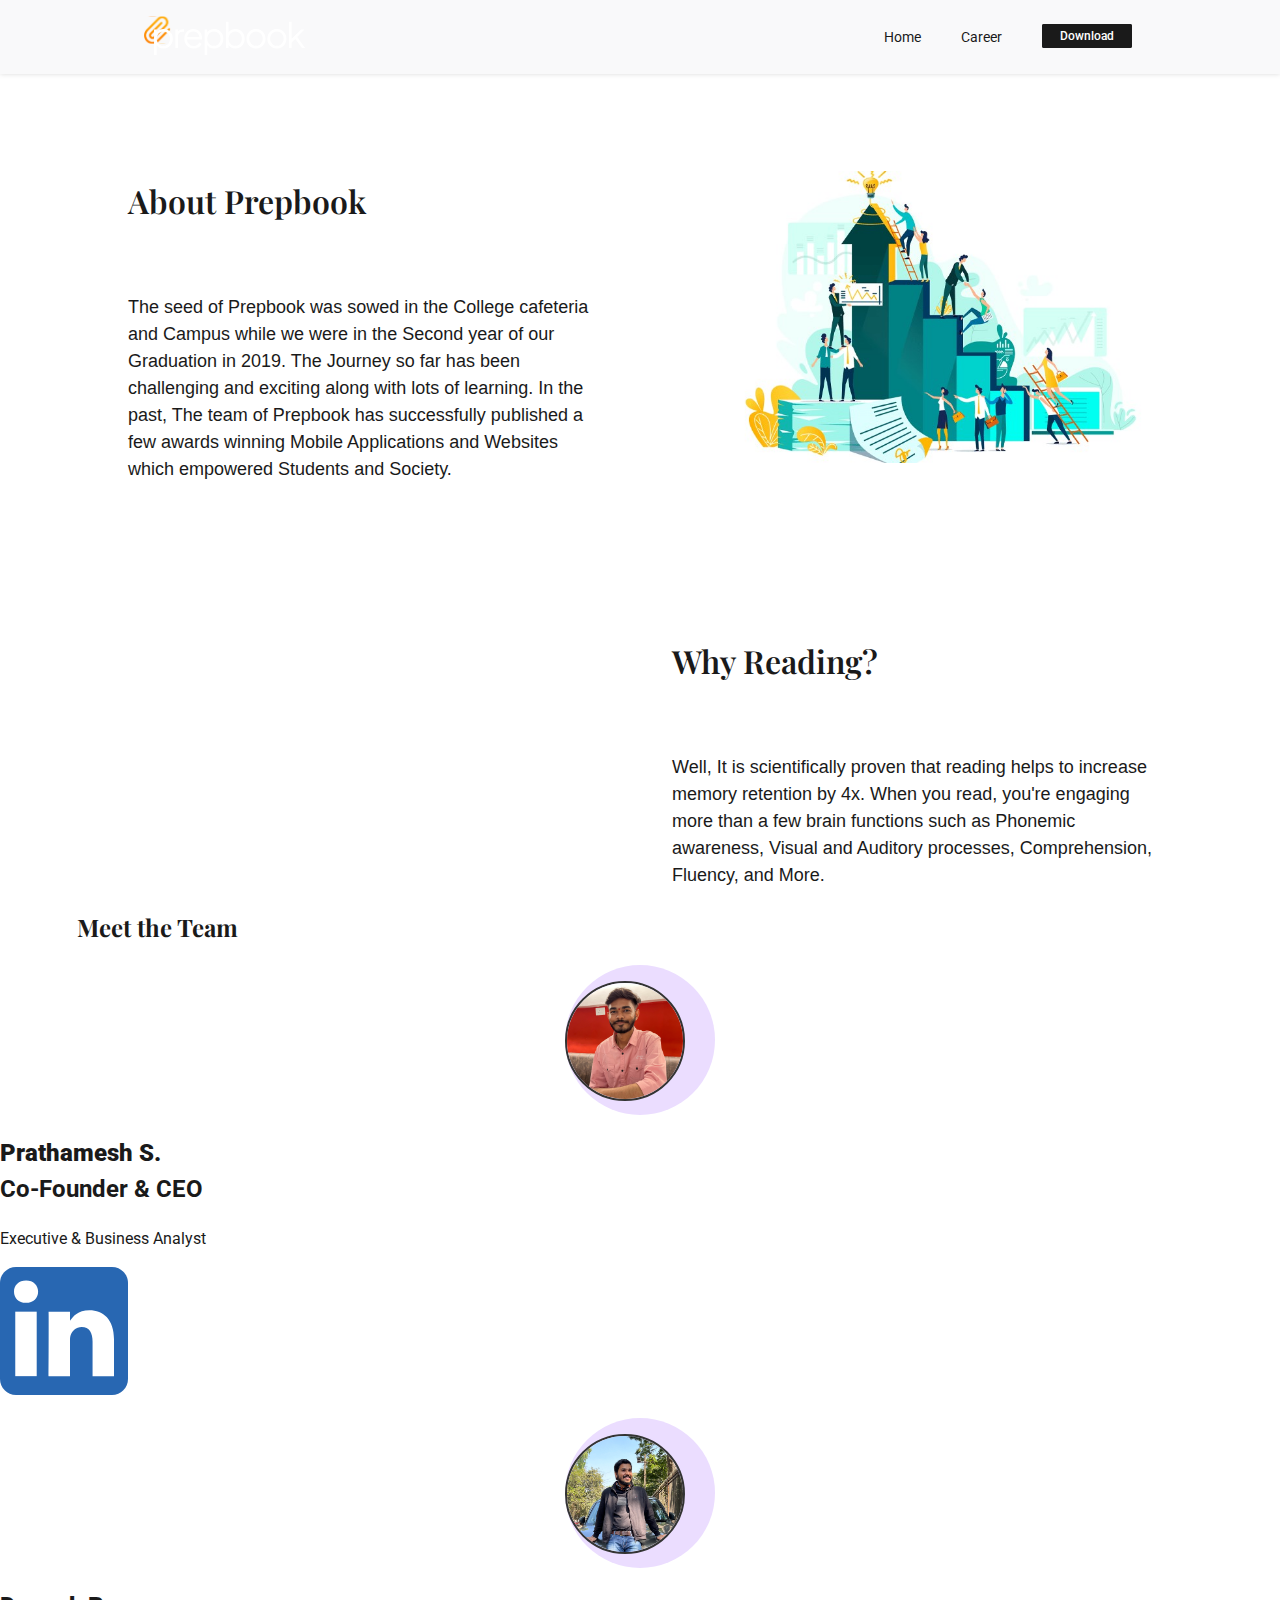
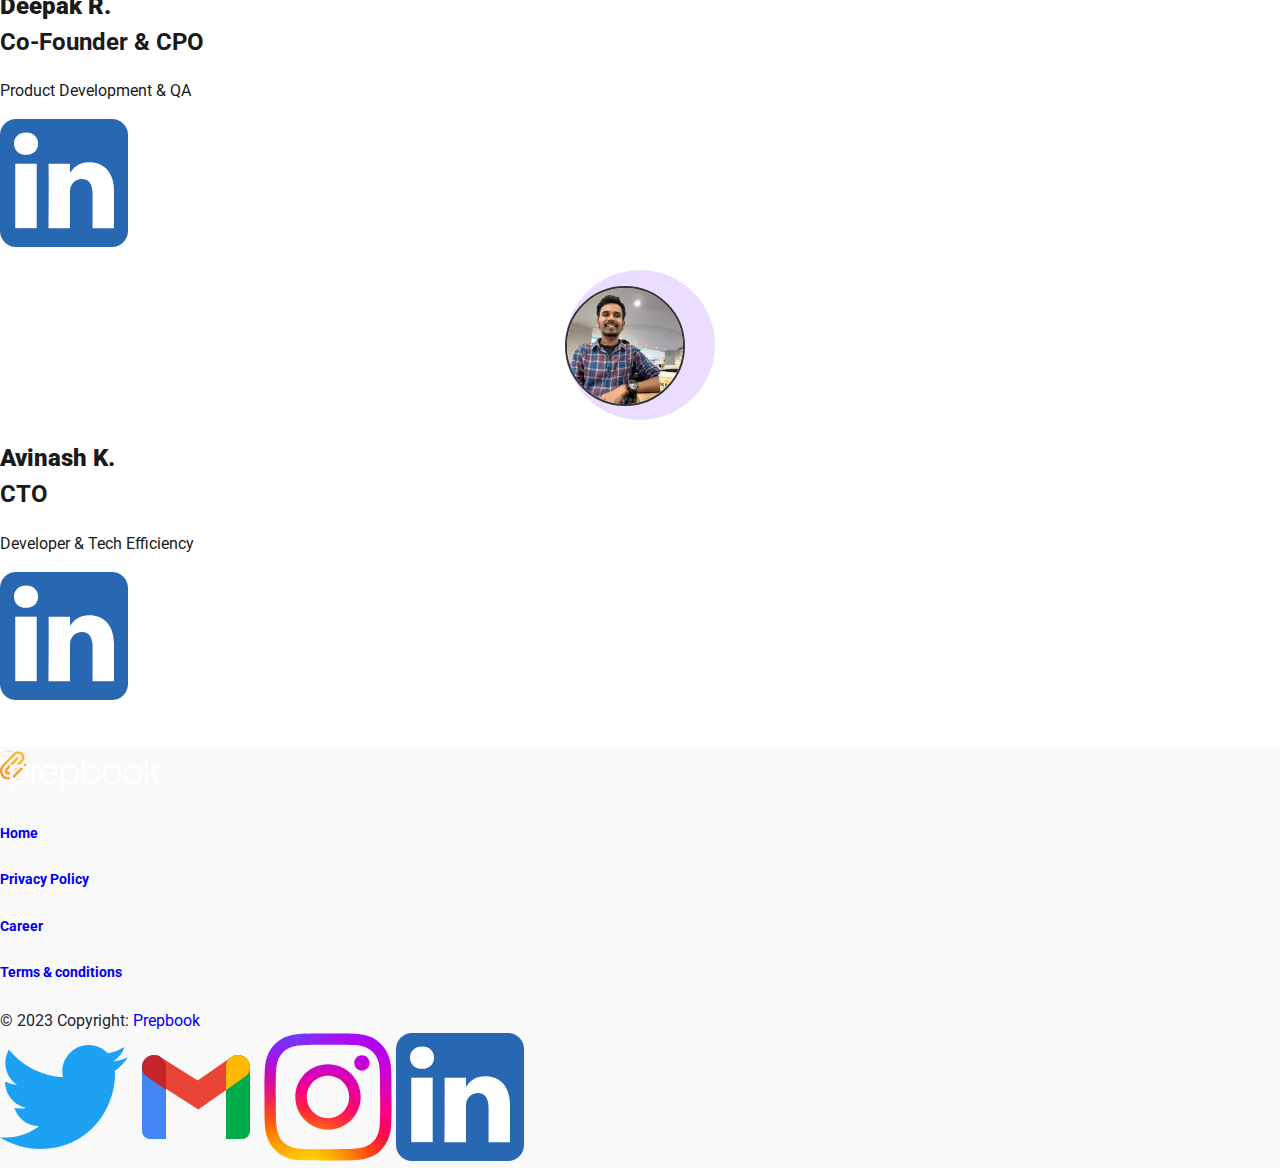
==== about.html @ 9daadd23 "Updated new changes" ====
<!-- 
Prepbook - 2023 ABOUT US
Developed By-
TANMAY : https://www.linkedin.com/in/tanmaybarvi/
TANVI : https://www.linkedin.com/in/tanvinaik30
 -->

<!DOCTYPE html>
<html lang="en">
  <head>
    <meta charset="utf-8">
    <meta name="viewport" content="width=device-width, initial-scale=1">
    <meta http-equiv="x-ua-compatible" content="ie=edge"/>
    <meta name="HandheldFriendly" content="true"/> 
    <meta name="author" content="prepbook" />
    <meta name="description" content="Top-grossing app in UPSC category"/>
    <meta name="keywords" content="UpscMpsc , UPSC, MPSC , upsctimes-app, PrepBook , news , notes, CSE, IAS , current affairs, GK" />
    <meta name="robots" content="index, follow" />

    <title>Prepbook | About</title>

    <!-- Updated logos -->
      <!-- Fav icon -->
      <link rel="apple-touch-icon" sizes="180x180" href="imgs/icons/apple-touch-icon.png">
      <link rel="icon" type="image/png" sizes="32x32" href="imgs/icons/favicon-32x32.png">
      <link rel="icon" type="image/png" sizes="16x16" href="imgs/icons/favicon-16x16.png">
      <link rel="icon" type="image/png" sizes="192x192" href="imgs/icons/android-chrome-192x192.png">
      <link rel="icon" type="image/png" sizes="512x512" href="imgs/icons/android-chrome-512x512.png">
      <link rel="icon" type="image/x-icon" href="imgs/icons/favicon.ico">
      <link rel="manifest" href="favicon_io/site.webmanifest">

    <!-- CSS  -->
    <link rel="stylesheet" href="index.css">
    <!-- Bootstrap css -->
    <link href="https://cdn.jsdelivr.net/npm/bootstrap@5.3.0-alpha1/dist/css/bootstrap.min.css" rel="stylesheet" integrity="sha384-GLhlTQ8iRABdZLl6O3oVMWSktQOp6b7In1Zl3/Jr59b6EGGoI1aFkw7cmDA6j6gD" crossorigin="anonymous">

  </head>
  <body>
  <div class="desktop">
    <!-- ------------------------------------------------------ HEADER -> NAV ------------------------------------------------- -->
    <header class="prepbook-header platform">
      <nav class="platform-header">
        <a class="prep-logo" href="#">
          <!-- TOP LOGO -->
          <!-- Updated LOGO -->
          <img style="border: 0;" width="180px" src="./imgs/newImages/Mainlogo_svg.svg"
            alt="prepbook logo">        </a>
        <div class="header-navigation" aria-label="Page navigation">
          <ul class="header-navigation-list links">
            <li class="header-navigation-list-item"><a class="header-navigation-list-item-link" href="index.html">Home</a></li>
            <li class="header-navigation-list-item"><a class="header-navigation-list-item-link"
              href="career.html">Career</a></li>
            <li class="header-navigation-list-item"><a class="header-navigation-list-item-link get-in-black"
                href="https://play.google.com/store/apps/details?id=com.UpscMpsc.dev.timetoday">Download</a></li>
          </ul>
        </div>
      </nav>
    </header>

    <!--  ----------------------------------------------- MAIN CONTAINER --------------------------------------------------------- -->
    <main class="main-container">

      <!-- main div -->
      <div class="prepbook-homepage prep-t-content-xl">


          <!-- > -------------------- SECTION 1 - ABOUT--------------------------- -->

          <section style="margin-top: 6%;" class="prep-c-split prep-l-split-center-on-sm-md">

              <div class="prep-c-split-container">
        
                  <div class="prep-c-split-body">
        
                      <h2 class="sub-section-heading main-title">About Prepbook 
                      </h2> <br>
                      <p class="section-lede">
                        The seed of Prepbook was sowed in the College cafeteria and Campus
                        while we were in the Second year of our Graduation in 2019. The
                        Journey so far has been challenging and exciting along with lots of
                        learning. In the past, The team of Prepbook has successfully
                        published a few awards winning Mobile Applications and Websites
                        which empowered Students and Society.
                      </p>
        
                  </div>
        
        
                  <div class="prep-c-split-media prep-l-split-h-center">
                      <img width="600px"  src="imgs/About.jpg" class="prep-c-split-media-asset" alt="About image">
                  </div>
        
        
              </div>
        
          </section>

          <!-- > -------------------- SECTION 2--------------------------- -->
          <section  style="margin-top: 10%;" class="prep-c-split prep-l-split-center-on-sm-md prep-l-split-reversed">
        
              <div class="prep-c-split-container">
        
                  <div class="prep-c-split-body">
        
                      <h2 class="sub-section-heading main-title">Why Reading?
                          </h2> <br>
                      <p class="section-lede">
                        Well, It is scientifically proven that reading helps to increase
                        memory retention by  4x. When you read, you're engaging more than a
                        few brain functions such as Phonemic awareness, Visual and Auditory
                        processes, Comprehension, Fluency, and More.
                      </p>
        
                  </div>
        
        
                  <div class="prep-c-split-media prep-l-split-h-center">
                      <img width="500px" src="https://cdn.dribbble.com/users/2221077/screenshots/13965837/03_girl_read_book_and_drink_coffee_4x.jpg" alt="" class="prep-c-split-media-asset">
          
                  </div>
        
        
              </div>
        
          </section>
      
          <!-- > -------------------- Team Profile section -------------------- -->

          <div  class=" px-4 py-5 mt-4 " id="featured-3">

            <div style="margin-left: 6%;" class="feature col w-50 px-4 py-4">
              <h2 class="main-title" >Meet the Team</h2>
            </div>
  
            <div  class="row justify-content-center mt-2 text-center ">
            
              <!-- CEO -->
              <div  class="col-lg-3 col-md-3 mt-3">

                <div class="relative">
                  <div  class="absolute">
                      <img width="120px" height="120px" src="./imgs/prathamesh_prep.jpg" alt="Co-Founder & CEO">
                  </div>
                </div>

                <h2 class="fs-5 mt-4"> <strong> Prathamesh S.</strong> <br>Co-Founder & CEO </h2>
                <p>Executive & Business Analyst</p>
                <p>
                  <a href="https://www.linkedin.com/in/prathamesh-sonawane-998117214/
                  " class="">
                  <img style="cursor: pointer;" width="10%" class="rounded"
                  src="./imgs/icons/5296501_linkedin_network_linkedin logo_icon.svg" alt="linkedin">
                        </a>

                </p>
              </div>

              <!-- CPO -->
              <div class="col-lg-3 col-md-3 mt-3">
                <div class="relative">
                  <div class="absolute">
                      <img width="120px" height="120px" src="./imgs/deepak_prep.jpg" alt="Co-Founder & CPO">
                  </div>
                </div>
                <h2 class="fs-5 mt-4"> <strong>Deepak R.</strong>  <br>Co-Founder & CPO</h2>
                <p>Product Development & QA</p>
                <p>
                  <a href="https://www.linkedin.com/in/deepak-rawat-836025194/
                  " class="">
                  <img style="cursor: pointer;" width="10%" class="rounded"
                  src="./imgs/icons/5296501_linkedin_network_linkedin logo_icon.svg" alt="linkedin">
                        </a>

                </p>
              </div>

              <!-- CTO -->
              <div class="col-lg-3 col-md-3 mt-3">
                <div class="relative">
                  <div class="absolute">
                      <img width="120px" height="120px" src="./imgs/cto.jpg" alt="CTO">
                  </div>
                </div>
                <h2 class="fs-5 mt-4">
                  <strong>Avinash K.</strong>  <br>CTO
               </h2>
                <p>Developer & Tech Efficiency</p>
                <p>          
                  <a href="https://www.linkedin.com/in/avinash-khodke-14b969224/
                  " class="">
                  <img style="cursor: pointer;" width="10%" class="rounded"
                  src="./imgs/icons/5296501_linkedin_network_linkedin logo_icon.svg" alt="linkedin">
                      </a></p>
              </div>

            </div><!-- /.row -->


          </div>
          <!-- END of team profile section -->
          <br>
      </div>

    </main>
      <!--  ------------------------- END MAIN CONTAINER ---------------------------- -->
  
    <!-- >  -------------------- SECTION 8 - FOOTER  -------------------- -->
    <footer  style="background-color: #f9f9fa;">
      <div class="container d-flex w-100 align-items-center justify-content-center text-black p-3 career-font"> 
        <!-- Footer section 1 -->
        <div class="w-25 ">
          <a class="prep-logo" href="#">
            <!-- TOP LOGO -->
            <!-- Updated LOGO -->
            <img style="border: 0;" width="180px" src="./imgs/newImages/Mainlogo_svg.svg"
            alt="prepbook logo">
          </a>
          <div class="row  d-flex justify-content-center pt-2">
            <!-- Grid column -->
            <div class="col-md-4 text-black ">
              <h6 class="font-weight-bold">
                <a href="index.html" class="text-black" style="font-size: 0.9rem;">Home</a>
              </h6>
            </div>
            <div class="col-md-7">
              <h6 class=" font-weight-bold">
                <a class="text-black"  href="privacypolicy.html" style="font-size: 0.9rem;">Privacy Policy</a>
              </h6>
            </div>
            </div>
              <div class="row  d-flex justify-content-center pt-2">
              <!-- Grid column -->
              <div class="col-md-4">
                <h6 class=" font-weight-bold">
                  <a class="text-black" href="career.html" style="font-size: 0.9rem;">Career</a>
                </h6>
              </div>

              <!-- Grid column -->
              <div class="col-md-7">
                <h6 class=" font-weight-bold">
                  <a class="text-black " style="font-size: 0.9rem;" href="termsandconditions.html">Terms & conditions</a>
                </h6>
              </div>
            </div>
            <!-- Copyright -->
      <div class=" p-3" >
        © 2023 Copyright:
        <a  href="#" class="text-black">Prepbook
        </a>
      </div>
      <!-- Copyright end -->
        </div>
        <!-- Footer section 2 -->
        <div class="w-50 ">
          
        </div>
        <!-- Footer section 3 -->
        <div class="w-25">
          <!-- Section: Social -->
        <section class="text-center mb-5 display-6" id="connect">
          
          <a href="https://twitter.com/Prepbookapp" class="">
            <img style="cursor: pointer;" width="10%" class="rounded"
              src="./imgs/icons/5296514_bird_tweet_twitter_twitter logo_icon.svg" alt="twitter">
          </a>
          <a href="mailto:info.prepbook@gmail.com" class="">
            <img style="cursor: pointer;" width="10%" class="rounded"
              src="./imgs/icons/7115264_new_logo_gmail_icon.svg" alt="gmail">
          </a>
          <a href="https://www.instagram.com/prepbook.app/" class="">
            <img style="cursor: pointer;" width="10%" class="rounded"
            src="./imgs/icons/5296765_camera_instagram_instagram logo_icon.svg" alt="instagram">
          </a>
          <a href="https://www.linkedin.com/company/upsctimes-app/
    " class="">
    <img style="cursor: pointer;" width="10%" class="rounded"
    src="./imgs/icons/5296501_linkedin_network_linkedin logo_icon.svg" alt="linkedin">
          </a>
        </section>
        <!-- Section: Social -->
        </div>
      </div>
    </footer>
  </div>
    <!-- END FOOTER -->


      <!-- > DISPLAY AT MOBILE VIEW -->
    <div class="mobile">
    
      <!-- For Mobile View -->
      <div class="container-fluid mobile-cover text-center">
        <div class="mobile-top">
          <span class="cover-text ">
            <a class="prep-logo" href="#">
              <!-- TOP LOGO -->
              <!-- Updated logo -->
              <img style="border: 0;" width="170px" src="./imgs/newImages/mainlogo.png"
                alt="prepbook logo">
            </a> 
            <br /> creating difference<br />
          </span>

          <!-- Animation -->
          <div class="animated-text mt-1">
            <div class="line">Better Insights on Topics</div>
            <div class="line">Increase Concentration</div>
            <div class="line">Daily Reading Habit</div>
            <div class="line">Boost Memory Retention</div>
          </div>

          <div class="mt-4">
            <a href="https://play.google.com/store/apps/details?id=com.UpscMpsc.dev.timetoday">
              <img src="./imgs/mobileImgs/download-btn.jpeg" alt="prepbook"
                class="d-inline-block align-text-top mobile-download-btn" />
            </a>
          </div>

          <!-- Updated mobile view -->
        <img   src="./imgs/newImages/Mobileview_mockup.png"
        class="mobile-console" />

        </div>

        <div class="mobile-foot text-center">
          <span class="foot-text" style="font-size: 1rem;"> Relevant. Reliable. Remarkable. </span><br /><br/>
        <div style="font-weight: 400;"  >
          © 2023 Copyright:
          <a  href="index.html" class="text-black">Prepbook
          </a>
        </div>
        </div>
      </div>
    </div>

      
    <!-- fontawesome JS -->
        <script
        src="https://kit.fontawesome.com/5daa8eb347.js"
        crossorigin="anonymous"></script>
  </body>
</html>
---- index.css ----
/* 
Developed By-
TANMAY : https://www.linkedin.com/in/tanmaybarvi/
TANVI : https://www.linkedin.com/in/tanvinaik30
*/

/* Fonts */
@import url('https://fonts.googleapis.com/css2?family=Roboto:wght@500&display=swap');
@import url('https://fonts.googleapis.com/css2?family=Playfair+Display:wght@700&display=swap');
@import url('https://fonts.googleapis.com/css2?family=Merriweather&display=swap');
@import url('https://fonts.googleapis.com/css2?family=Plus+Jakarta+Sans:wght@200&display=swap');
/* --------------------------------------- DEFAULT ------------------------- */
*,
:after,
:before {
    box-sizing: border-box
}

li {
    list-style: none
}

html {
    font-family: 'Roboto', Helvetica, Playfair Display, Merriweather, Plus Jakarta Sans, Arial, sans-serif ;
    font-size: 16px;
    line-height: 1.15
}

article,
aside,
figcaption,
figure,
footer,
header,
main,
nav,
section {
    display: block
}

body {
    background-color: #fff;
    color: #212529;
    font-family: 'Roboto', Helvetica, Arial, sans-serif ;
    font-size: 1rem;
    font-weight: 400;
    line-height: 1.5;
    margin: 0;
    text-align: left
}

button:not(:disabled) {
    cursor: pointer
}

/* start */
.prep-l-content {
    zoom: 1;
    margin: 0 auto;
    max-width: 1440px;
    min-width: 256px;
    padding: 48px 24px;
    position: relative
}

.prep-l-content:after {
    clear: both;
    content: "";
    display: block;
    height: 0;
    visibility: hidden
}

.prep-l-content.prep-t-content-xl {
    max-width: 1152px
}


.prep-l-content>:last-child {
    margin-bottom: 0
}

@media(min-width:768px) {
    .prep-l-content {
        padding: 20px 64px;

    }
}

@media(min-width:1312px) {
    .prep-l-content {
        padding: 96px 80px;
    }
}


/* -------------------------------  GET IN BUTTON ---------------------------- */
.get-in-home-btn{
    border: 2px solid rgba(0, 0, 0, 0);
    border-radius: 4px;
    -webkit-box-sizing: border-box;
    -moz-box-sizing: border-box;
    box-sizing: border-box;
    cursor: pointer;
    display: inline-block;
    font-family: 'Roboto', serif;
    font-size: 16px;
    font-size: 1rem;
    font-weight: 700;
    line-height: 1.5;
    padding: 6px 24px;
    color: #fff;
    text-decoration: none !important;
    -webkit-transition: background-color .1s, box-shadow .1s, color .1s;
    transition: background-color .1s, box-shadow .1s, color .1s
}

/* updated background color */
.prepbook-homepage .get-in-home-btn {
    background-color: #EF7500 ;
    border: 0;
}

.prepbook-homepage .get-in-home-btn:active,
.prepbook-homepage .get-in-home-btn:focus,
.prepbook-homepage .get-in-home-btn:hover {
    background-color: #c1a6e2;
    color: #fff
}
.get-in-home-btn::-moz-focus-inner {
    border: 0;
}


/* --------------------------------  HEADER CSS ------------------------------------- */
.prepbook-header.platform {
    background-color: #f9f9fa;
    box-shadow: 0 0 5px rgba(0, 0, 0, .15)
}

.platform-header {
    align-items: center;
    display: flex;
    height: 74px;
    margin: 0 auto;
    max-width: 1024px;
    padding: 0 16px
}

.platform-header .prep-logo {
    margin: 0 auto
}

.platform-header .header-navigation {
    display: none;
    line-height: 1;
    white-space: nowrap
}

.platform-header .header-navigation .header-navigation-list {
    display: none;
    list-style-type: none;
    margin: 0;
    padding: 0
}

.platform-header .header-navigation .header-navigation-list .header-navigation-list-item {
    display: inline-block;
    margin: 0;
    padding: 0
}

.platform-header .header-navigation .header-navigation-list .header-navigation-list-item .header-navigation-list-item-link {
    color: #1a1a1a;
    font-family: 'Roboto', serif;
    font-size: 14px;
    font-size: .875rem;
    line-height: 1.5;
    margin: 24px 4px;
    text-decoration: none
}

.platform-header .header-navigation .header-navigation-list .header-navigation-list-item .header-navigation-list-item-link:active,
.platform-header .header-navigation .header-navigation-list .header-navigation-list-item .header-navigation-list-item-link:focus,
.platform-header .header-navigation .header-navigation-list .header-navigation-list-item .header-navigation-list-item-link:hover {
    text-decoration: underline;
    text-decoration-thickness: 1px
}

.platform-header .header-navigation .header-navigation-list .header-navigation-list-item .header-navigation-list-item-link.get-in-black {
    background-color: #1a1a1a;
    border: 2px solid #1a1a1a;
    border-radius: 2px;
    color: #fff;
    font-size: 12px;
    font-size: .75rem;
    font-weight: 500;
    line-height: 1.5;
    padding: 3px 16px;
    transition: all .1s ease-in-out
}

.platform-header .header-navigation .header-navigation-list .header-navigation-list-item .header-navigation-list-item-link.get-in-black:active,
.platform-header .header-navigation .header-navigation-list .header-navigation-list-item .header-navigation-list-item-link.get-in-black:focus,
.platform-header .header-navigation .header-navigation-list .header-navigation-list-item .header-navigation-list-item-link.get-in-black:hover {
    background-color: rgba(0, 0, 0, 0);
    color: #1a1a1a;
    text-decoration: none
}

@media(min-width:768px) {
    .platform-header .header-navigation .header-navigation-list .header-navigation-list-item .header-navigation-list-item-link.get-in-black {
        margin-left: 20px;
    }
    .platform-header .header-navigation {
        display: flex;
        flex-grow: 2;
        justify-content: flex-end;
    }
    .platform-header .header-navigation .header-navigation-list {
        display: flex;
    }
    .platform-header .header-navigation .header-navigation-list-item-link {
        padding: 24px 16px;
    }
}



/*> FONT TO BE USED */

.main-title{
    font-family: 'Playfair Display' ,Merriweather , Roboto;
}

/* .section-lede -> Helvitica */
/* meet team desc */
.small-title{
    font-family: Helvetica, sans-serif;
}

/* careers */
.career-font{
    font-family: Roboto , Helvetica ;
}

/*  ------------------------------------------------ MAIN  -------------------------------------------------------------*/
.main-container {
    overflow: hidden
}


/* ---------------------------- MAIN -> DIV ------------------------------------ */
.prepbook-homepage {
    color: #1a1a1a;
    font-family: 'Roboto', sans-serif;
}

.prepbook-homepage .prepbook-homepage-header .prep-l-split-media-overflow {
    left: 40%;
    transform: translateX(-40%);
    width: 145%;
}

@media(min-width:768px) {
    .prepbook-homepage .prepbook-homepage-header .prep-l-split-media-overflow {
        left: unset;
        transform: unset;
        width: 100%
    }
}


@supports(display:grid) {
    @media(min-width: 768px) {
        .prep-c-split-media.prep-l-split-media-overflow .prep-c-split-media-asset {
            max-width:none
        }
        .prep-l-split-pop-top.prep-c-split,
        .prep-l-split-pop.prep-c-split {
            padding-top: 96px
        }
        .prep-l-split-pop .prep-c-split-media,
        .prep-l-split-pop-top .prep-c-split-media {
            margin-top: -48px
        }
        .prep-c-split-bg .prep-l-split-pop .prep-c-split-media,
        .prep-c-split-bg .prep-l-split-pop-top .prep-c-split-media {
            margin-top: -96px
        }
        .prep-l-split-pop-bottom.prep-c-split,
        .prep-l-split-pop.prep-c-split {
            padding-bottom: 96px
        }
        .prep-l-split-pop .prep-c-split-media,
        .prep-l-split-pop-bottom .prep-c-split-media {
            margin-bottom: -48px
        }
        .prep-c-split-bg .prep-l-split-pop .prep-c-split-media,
        .prep-c-split-bg .prep-l-split-pop-bottom .prep-c-split-media {
            margin-bottom: -96px
        }
    }
}

/* ------------ SECTION --------- 1 */

.prep-c-split-media-asset {
    display: block;
    max-width: 100%
}

.prepbook-homepage .prepbook-homepage-header .prep-c-split-media-asset {
    max-height: 900px;
    width: auto;
}

@media(min-width:768px) {
    .prepbook-homepage .prepbook-homepage-header.prep-l-split-pop {
        padding-top: 0;
    }
}

.prepbook-homepage .section-heading {
    font-family: 'Playfair Display', sans-serif ;
    font-size: 48px;
    font-size: 3rem;
    font-weight: 500;
    line-height: 1;
    line-height: 1.1;
}

@media(min-width:768px) {
    .prepbook-homepage .section-heading {
        font-size: 28px;
        font-weight: 500;
        line-height: 1.4;
    }
}

.prepbook-homepage .sub-section-heading{
    font-size: 32px;
    font-weight: 600;
}

.prepbook-homepage .section-lede {
    font-family: Helvetica, sans-serif;
    font-size: 18px;
    font-size: 1.125rem;
    line-height: 1.5
}

.prepbook-homepage .prepbook-homepage-get-btn {
    margin-top: 32px;
    text-align: center
}

@media(min-width:768px) {
    .prepbook-homepage .prepbook-homepage-get-btn {
        text-align: left
    }
}


/*--------------------------- FEATURES -----------------------  */
.prepbook-homepage .prepbook-homepage-features {
    font-size: 18px;
    font-size: 1.125rem;
    line-height: 1.5;
    padding-bottom: 48px;
    padding-top: 32px;
    position: relative
}

.prepbook-homepage .prepbook-homepage-features h2 {
    font-family: 'Playfair Display' ,Merriweather , Roboto;
    font-size: 38px;
    font-size: 2.375rem;
    font-weight: 500;
    line-height: 1.05;
    text-align: center
}

@media(min-width:768px) {
    .prepbook-homepage .prepbook-homepage-features h2 {
        font-size: 48px;
        font-size: 3rem;
        font-size: 28px;
        font-size: 1.75rem;
        line-height: 1;
        line-height: 1.07;
        text-align: left
    }
}

@media(min-width:768px)and (min-width:768px) {
    .prepbook-homepage .prepbook-homepage-features h2 {
        font-size: 38px;
        font-size: 2.375rem;
        line-height: 1.05
    }
}

.prepbook-homepage .prepbook-homepage-features .prep-u-list-styled {
    margin-bottom: 24px;
}

.prepbook-homepage .prepbook-homepage-features .prep-u-list-styled li {
    padding: 10px;
}

.prepbook-homepage .prepbook-homepage-features .prep-u-list-styled li i {
    margin-right: 10px;
    font-size: 6.5px;
}

.prepbook-homepage .prepbook-homepage-features:after,
.prepbook-homepage .prepbook-homepage-features:before {
    background-position: 0;
    background-repeat: repeat-x;
    background-size: 1516px 18px;
    content: "";
    height: 18px;
    left: 0;
    position: absolute;
    visibility: visible;
    width: 100%
}

@media(min-width:768px) {
    .prepbook-homepage .prepbook-homepage-features {
        padding-bottom: 64px;
        padding-top: 64px
    }
}

/* prep-c-split-container */
.prep-c-split-container {
    zoom: 1;
    margin: 0 auto;
    max-width: 1440px;
    min-width: 304px;
    padding: 0 24px;
}

.prep-c-split-container:after {
    clear: both;
    content: "";
    display: block;
    height: 0;
    visibility: hidden
}

@media(min-width:768px) {
    .prep-c-split-container {
        padding: 0 64px;

    }
}

@media(min-width:1312px) {
    .prep-c-split-container {
        padding: 0 80px
    }
}

.prep-t-content-xl .prep-c-split-container {
    max-width: 1152px
}

@supports(display:grid) {
    @media(min-width: 768px) {
        .prep-c-split-container {
            grid-column-gap:64px;
            align-items: center;
            display: grid;
            grid-template-areas: "body media";
            grid-template-columns: 1fr 1fr
        }
        .prep-l-split-reversed .prep-c-split-container {
            grid-template-areas: "media body"
        }
        .prep-c-split-container .prep-c-split-body,
        .prep-c-split-container .prep-c-split-media {
            float: none;
            min-width: 0;
            padding: 0;
            width: 100%
        }
        .prep-c-split-body {
            grid-area: body
        }
        .prep-c-split-media {
            align-self: center;
            grid-area: media;
            justify-self: start
        }
        .prep-c-split-media .prep-c-split-media-asset {
            display: block
        }
        .prep-l-split-reversed .prep-c-split-media {
            justify-self: end
        }
    }
    @media(min-width:1024px) {
        .prep-l-split-body-narrow .prep-c-split-container {
            grid-template-columns: 1fr 2fr
        }
        .prep-l-split-body-narrow.prep-l-split-reversed .prep-c-split-container,
        .prep-l-split-body-wide .prep-c-split-container {
            grid-template-columns: 2fr 1fr
        }
        .prep-l-split-body-wide.prep-l-split-reversed .prep-c-split-container {
            grid-template-columns: 1fr 2fr
        }
    }
    @media(min-width:1312px) {
        .prep-c-split-container {
            grid-column-gap: 80px
        }
    }
}


/* prep-c-split-body */
.prep-c-split-body {
    position: relative
}

.prep-c-split-body>:last-child {
    margin-bottom: 0
}

.prep-c-split-body>:last-child>:last-child {
    margin-bottom: 0
}


@media (max-width:767px) {
    .prep-c-split-body+.prep-c-split-media,
    .prep-c-split-media+.prep-c-split-body {
        margin-top: 48px;
    }
    .prep-l-split-center-on-sm-md .prep-c-split-body,
    .prep-l-split-center-on-sm-md .prep-c-split-media,
    .prep-l-split-center-on-sm-md .prep-c-split-media-asset {
        margin-left: auto;
        margin-right: auto;
        text-align: center;
    }
    .prep-l-split-hide-media-on-sm-md .prep-c-split-body {
        margin-top: 0;
    }
    .prep-l-split-hide-media-on-sm-md .prep-c-split-media {
        display: none;
    }
}

@media(min-width:768px) {
    .prep-c-split-body {
        -webkit-box-sizing: border-box;
        -moz-box-sizing: border-box;
        box-sizing: border-box;
        float: left;
        padding: 0 32px;
        width: 50%;
    }
    .prep-l-split-reversed .prep-c-split-body,
    [dir=rtl] .prep-c-split-body {
        float: right;
    }
    [dir=rtl] .prep-l-split-reversed .prep-c-split-body {
        float: left;
    }
    .prep-c-split-media {
        -webkit-box-sizing: border-box;
        -moz-box-sizing: border-box;
        box-sizing: border-box;
        float: right;
        padding: 0 32px;
        width: 50%;
    }
    .prep-l-split-reversed .prep-c-split-media,
    [dir=rtl] .prep-c-split-media {
        float: left
    }
    [dir=rtl] .prep-l-split-reversed .prep-c-split-media {
        float: right
    }
}

@media(min-width:1024px) {
    .prep-l-split-body-narrow .prep-c-split-body {
        width: 33.33%;
    }
    .prep-l-split-body-narrow .prep-c-split-media,
    .prep-l-split-body-wide .prep-c-split-body {
        width: 66.66%;
    }
    .prep-l-split-body-wide .prep-c-split-media {
        width: 33.33%;
    }
}

@media(min-width:1312px) {
    .prep-c-split-body,
    .prep-c-split-media {
        padding: 0 40px
    }
}

/* c-hero-badge */
@media(min-width:768px) {
    .prepbook-homepage .prepbook-homepage-header.prep-l-split-pop {
        padding-top: 0;
    }
}

.c-hero-badge {
    align-items: center;
    display: flex;
}

.c-hero-badge .prep-c-logo {
    margin-bottom: 0;
    margin-right: 8px;
}

.c-hero-badge .prep-c-logo.prep-t-logo-xs {
    height: 20px;
    width: 20px;
}

.c-hero-badge p {
    font-size: 16px;
    line-height: 2;
    margin-bottom: 0;
    margin-top: 0;
}

/* .c-hero-badge p strong {
    font-weight: 600;
} */

.c-hero-badge+h1 {
    margin-top: 24px;
}

/* section features */
@media(min-width:768px) {
    .prep-l-columns {
        grid-gap: 48px 64px;
        display: grid;
        gap: 48px 64px;
        grid-template-columns: repeat(2, 1fr)
    }

    ol.prep-l-columns,
    ul.prep-l-columns {
        margin-bottom: 0
    }
}

@media(min-width:1024px) {
    .prep-l-columns {
        grid-gap: 48px 80px;
        gap: 48px 80px
    }
}

/* ADDITINAL STYLES FOR -> aboutapp - userratings  */

.col-md-6{
  box-shadow: rgba(149, 157, 165, 0.2) 0px 8px 24px;
  border-radius: 10px;
}
.user-desc{
padding: 0 20px;
}

a:link, a:visited, a:hover, a:active{
text-decoration: none;
}


.feature-icon .star {
    color: #F5DF55;
    font-size: 1.5rem
  }
/* > -------------------------  Meet the Team ------------------------------------- */

  div.relative {
    position: relative;
    border-radius: 200px;
    background: #EBDDFF;
    width: 150px;
    height: 150px;
    margin-left: auto; 
    margin-right: auto;
  } 
  
  div.absolute {
    position: absolute;
    border-radius: 50%;
    margin-top: 16px; 
    margin-left: auto; 
    margin-right: auto;
  }

.absolute img {
    border-radius: 50%; 
    border: 2px solid #333433; 
}

/* > ------------------------------------------------ MOBILE VIEW CSS ------------------------------------------------ */
.cover-text{
    font-size: 1.8rem;
    font-weight: 600;
    margin: 2% 0 4% 0;
}
.prep{
    font-weight: 400;
}
.book{
    font-weight: 400;
    color: rgba(59, 31, 228, 1);
}

.mobile-top{
    margin-bottom: 4%;
}
.mobile-console{
    width: 80%;
    margin: 4% 0 0% 0 ;
}

.mobile-download-btn{
    height: 7vh;
    margin: 0 0 0 0 ;
}
.mobile-foot{
    font-size: 0.8rem;
    margin-bottom: 20px;
}
.foot-text{
    font-weight: 600;
}
.mobile-cover{
    display: none;
  }

/* Text animation */
.animated-text{
    color: rgb(0, 0, 0);
    padding: 0 5px;
    height: 40px;
    overflow: hidden;
  }
  
  .line{
    text-align: center;
    line-height: 60px;
  }
  .line:first-child{
    animation: anim 16s infinite;
  }
  
  @keyframes anim {
    0%{
      margin-top: 0;
    }
    16%{
      margin-top: -60px;
    }
    33%{
      margin-top: -120px;
    }
    50%{
      margin-top: -180px;
    }
    66%{
      margin-top: -120px;
    }
    82%{
      margin-top: -60px;
    }
    100%{
      margin-top: 0;
    }
  }
  

  @media only screen and (max-width: 823px) {

    .desktop{
      display: none;
    }

    .mobile-cover , .mobile{
      display: block;
      margin-top: 5%;
      visibility: visible;
    }
  }

  .three-font{
    font-size: 20px;
  }


  /* horizontal line */
  .hr-img{
    display:block;
    border:0px;
    height:16px;
    background-image:url('https://static.vecteezy.com/system/resources/previews/010/709/887/large_2x/abstract-background-design-using-irregular-wave-patterns-in-purple-and-yellow-colors-free-photo.jpg');
    margin-bottom: 10%;
    width: auto;
    }
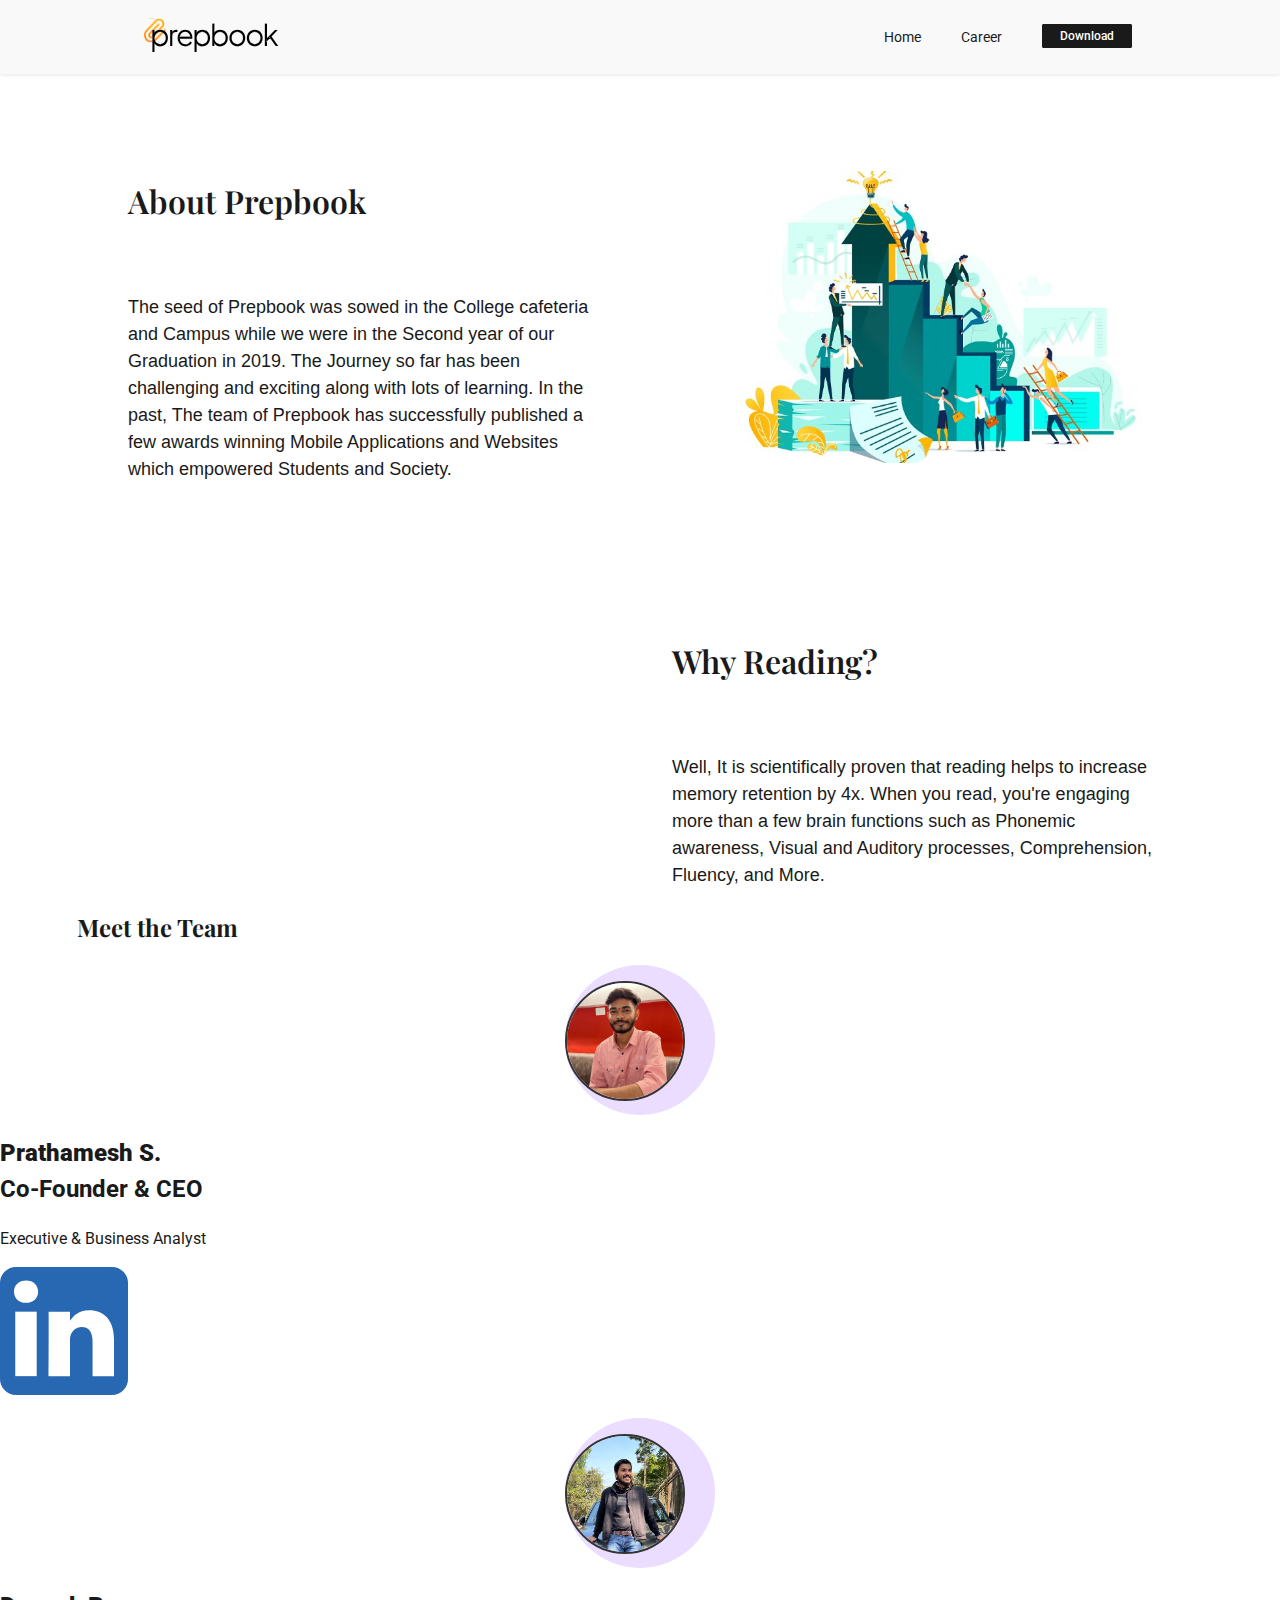
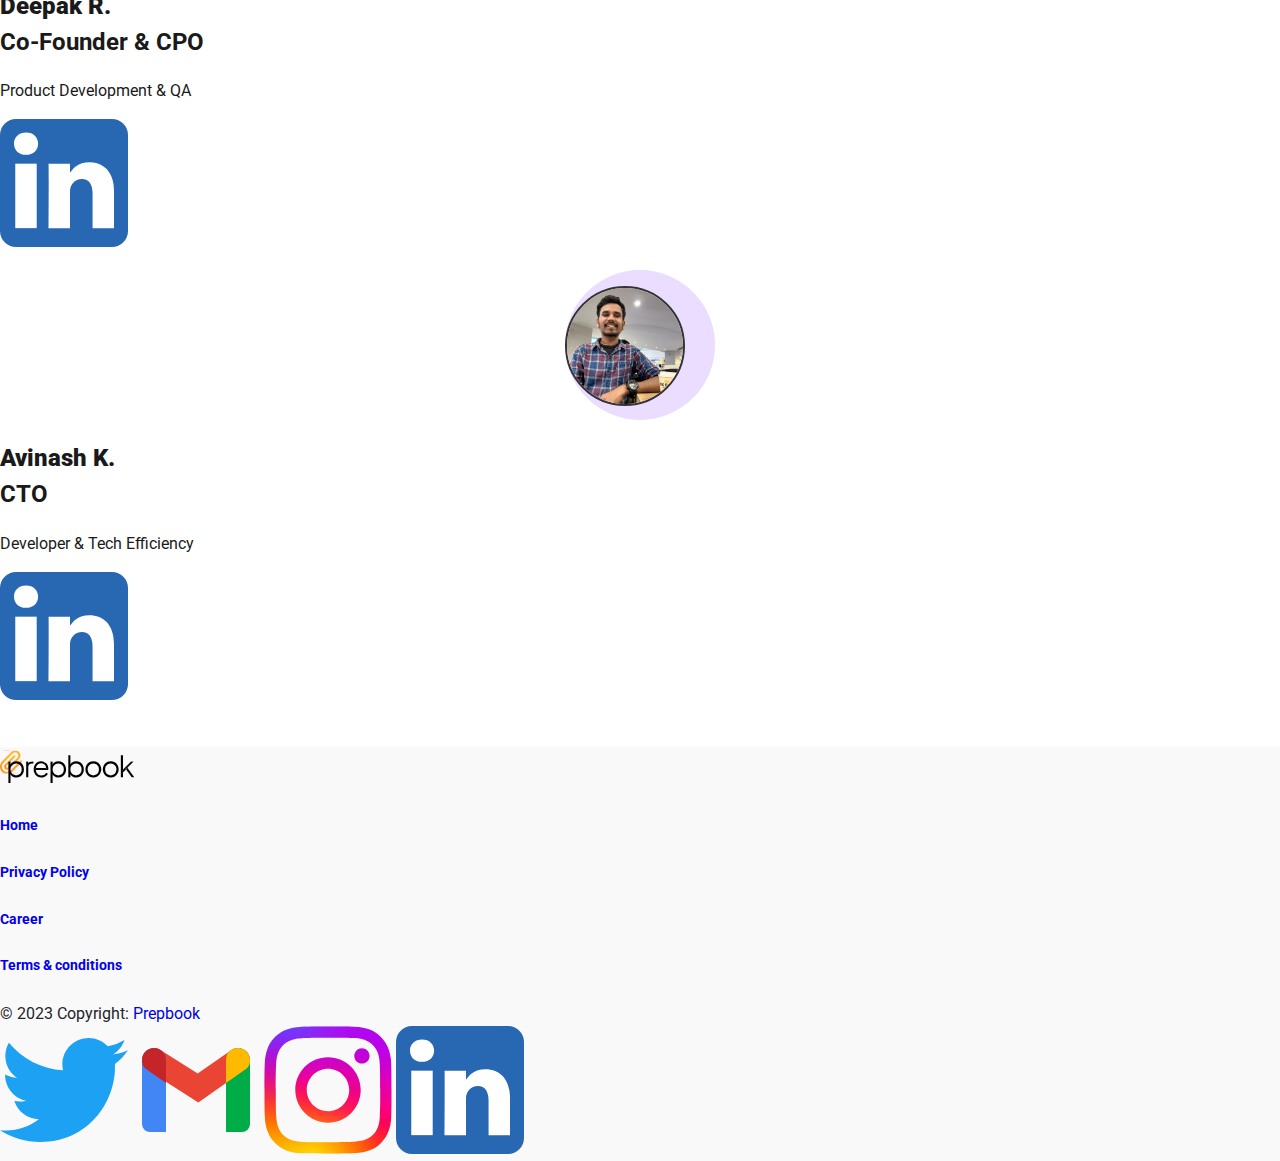
==== commit d07722e1: "Updated main logo" ====
--- a/about.html
+++ b/about.html
@@ -44,7 +44,7 @@
         <a class="prep-logo" href="#">
           <!-- TOP LOGO -->
           <!-- Updated LOGO -->
-          <img style="border: 0;" width="180px" src="./imgs/newImages/Mainlogo_svg.svg"
+          <img style="border: 0;" width="150px" src="./imgs/newImages/New_header_Mainlogo.svg"
             alt="prepbook logo">        </a>
         <div class="header-navigation" aria-label="Page navigation">
           <ul class="header-navigation-list links">
@@ -213,8 +213,8 @@
           <a class="prep-logo" href="#">
             <!-- TOP LOGO -->
             <!-- Updated LOGO -->
-            <img style="border: 0;" width="180px" src="./imgs/newImages/Mainlogo_svg.svg"
-            alt="prepbook logo">
+            <img style="border: 0;" width="150px" src="./imgs/newImages/New_header_Mainlogo.svg"
+                alt="prepbook logo">
           </a>
           <div class="row  d-flex justify-content-center pt-2">
             <!-- Grid column -->
@@ -269,7 +269,7 @@
             <img style="cursor: pointer;" width="10%" class="rounded"
               src="./imgs/icons/7115264_new_logo_gmail_icon.svg" alt="gmail">
           </a>
-          <a href="https://www.instagram.com/prepbook.app/" class="">
+          <a href="https://www.instagram.com/prepbook.upsc/" class="">
             <img style="cursor: pointer;" width="10%" class="rounded"
             src="./imgs/icons/5296765_camera_instagram_instagram logo_icon.svg" alt="instagram">
           </a>
@@ -297,7 +297,7 @@
             <a class="prep-logo" href="#">
               <!-- TOP LOGO -->
               <!-- Updated logo -->
-              <img style="border: 0;" width="170px" src="./imgs/newImages/mainlogo.png"
+              <img style="border: 0;" width="150px" src="./imgs/newImages/New_header_Mainlogo.svg"
                 alt="prepbook logo">
             </a> 
             <br /> creating difference<br />
